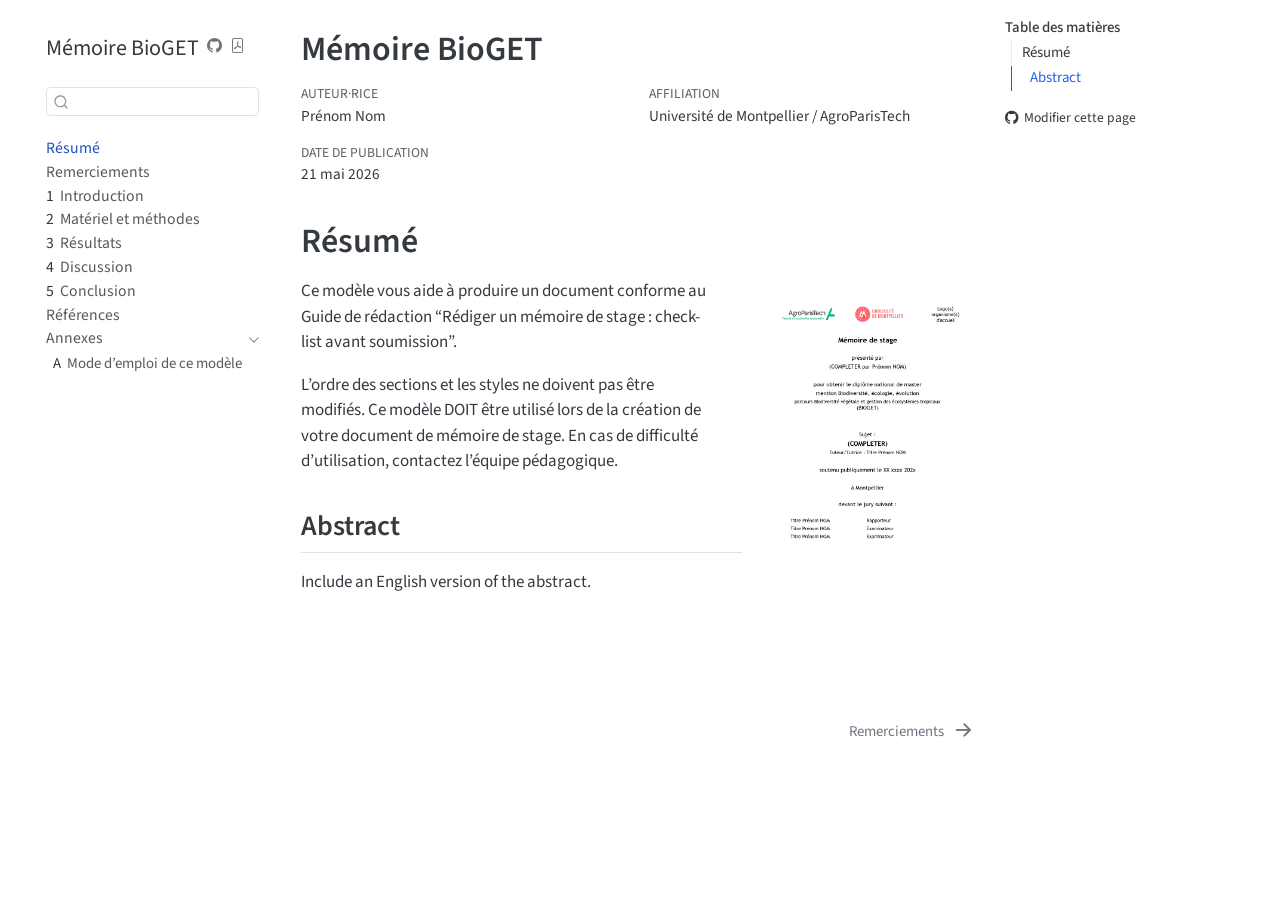
==== index.html @ 7cae6b2a "Built site for gh-pages" ====
<!DOCTYPE html>
<html xmlns="http://www.w3.org/1999/xhtml" lang="fr-FR" xml:lang="fr-FR"><head>

<meta charset="utf-8">
<meta name="generator" content="quarto-1.9.37">

<meta name="viewport" content="width=device-width, initial-scale=1.0, user-scalable=yes">

<meta name="author" content="Prénom Nom">

<title>Mémoire BioGET</title>
<style>
/* Default styles provided by pandoc.
** See https://pandoc.org/MANUAL.html#variables-for-html for config info.
*/
code{white-space: pre-wrap;}
span.smallcaps{font-variant: small-caps;}
div.columns{display: flex; gap: min(4vw, 1.5em);}
div.column{flex: auto; overflow-x: auto;}
div.hanging-indent{margin-left: 1.5em; text-indent: -1.5em;}
ul.task-list{list-style: none;}
ul.task-list li input[type="checkbox"] {
  width: 0.8em;
  margin: 0 0.8em 0.2em -1em; /* quarto-specific, see https://github.com/quarto-dev/quarto-cli/issues/4556 */ 
  vertical-align: middle;
}
</style>


<script src="site_libs/quarto-nav/quarto-nav.js"></script>
<script src="site_libs/quarto-nav/headroom.min.js"></script>
<script src="site_libs/clipboard/clipboard.min.js"></script>
<script src="site_libs/quarto-search/autocomplete.umd.js"></script>
<script src="site_libs/quarto-search/fuse.min.js"></script>
<script src="site_libs/quarto-search/quarto-search.js"></script>
<meta name="quarto:offset" content="./">
<link href="./remerciements.html" rel="next">
<link href="./images/logo_bioget.png" rel="icon" type="image/png">
<script src="site_libs/quarto-html/quarto.js" type="module"></script>
<script src="site_libs/quarto-html/tabsets/tabsets.js" type="module"></script>
<script src="site_libs/quarto-html/popper.min.js"></script>
<script src="site_libs/quarto-html/tippy.umd.min.js"></script>
<script src="site_libs/quarto-html/anchor.min.js"></script>
<link href="site_libs/quarto-html/tippy.css" rel="stylesheet">
<link href="site_libs/quarto-html/quarto-syntax-highlighting-7f8f88aac4f3542376d5c11b86a4c14d.css" rel="stylesheet" id="quarto-text-highlighting-styles">
<script src="site_libs/bootstrap/bootstrap.min.js"></script>
<link href="site_libs/bootstrap/bootstrap-icons.css" rel="stylesheet">
<link href="site_libs/bootstrap/bootstrap-bc882173623584694f59641027a9dc95.min.css" rel="stylesheet" append-hash="true" id="quarto-bootstrap" data-mode="light">
<script id="quarto-search-options" type="application/json">{
  "location": "sidebar",
  "copy-button": false,
  "collapse-after": 3,
  "panel-placement": "start",
  "type": "textbox",
  "limit": 50,
  "keyboard-shortcut": [
    "f",
    "/",
    "s"
  ],
  "show-item-context": false,
  "language": {
    "search-no-results-text": "Pas de résultats",
    "search-matching-documents-text": "documents trouvés",
    "search-copy-link-title": "Copier le lien vers la recherche",
    "search-hide-matches-text": "Cacher les correspondances additionnelles",
    "search-more-match-text": "correspondance de plus dans ce document",
    "search-more-matches-text": "correspondances de plus dans ce document",
    "search-clear-button-title": "Effacer",
    "search-text-placeholder": "",
    "search-detached-cancel-button-title": "Annuler",
    "search-submit-button-title": "Envoyer",
    "search-label": "Recherche"
  }
}</script>


</head>

<body class="nav-sidebar floating quarto-light">

<div id="quarto-search-results"></div>
  <header id="quarto-header" class="headroom fixed-top">
  <nav class="quarto-secondary-nav">
    <div class="container-fluid d-flex">
      <button type="button" class="quarto-btn-toggle btn" data-bs-toggle="collapse" role="button" data-bs-target=".quarto-sidebar-collapse-item" aria-controls="quarto-sidebar" aria-expanded="false" aria-label="Basculer la barre latérale" onclick="if (window.quartoToggleHeadroom) { window.quartoToggleHeadroom(); }">
        <i class="bi bi-layout-text-sidebar-reverse"></i>
      </button>
        <nav class="quarto-page-breadcrumbs" aria-label="breadcrumb"><ol class="breadcrumb"><li class="breadcrumb-item"><a href="./index.html">Résumé</a></li></ol></nav>
        <a class="flex-grow-1" role="navigation" data-bs-toggle="collapse" data-bs-target=".quarto-sidebar-collapse-item" aria-controls="quarto-sidebar" aria-expanded="false" aria-label="Basculer la barre latérale" onclick="if (window.quartoToggleHeadroom) { window.quartoToggleHeadroom(); }">      
        </a>
      <button type="button" class="btn quarto-search-button" aria-label="Recherche" onclick="window.quartoOpenSearch();">
        <i class="bi bi-search"></i>
      </button>
    </div>
  </nav>
</header>
<!-- content -->
<div id="quarto-content" class="quarto-container page-columns page-rows-contents page-layout-article">
<!-- sidebar -->
  <nav id="quarto-sidebar" class="sidebar collapse collapse-horizontal quarto-sidebar-collapse-item sidebar-navigation floating overflow-auto">
    <div class="pt-lg-2 mt-2 text-left sidebar-header">
    <div class="sidebar-title mb-0 py-0">
      <a href="./">Mémoire BioGET</a> 
        <div class="sidebar-tools-main">
    <a href="https://github.com/ericmarcon/Memoire_BioGET/" title="Code source" class="quarto-navigation-tool px-1" aria-label="Code source"><i class="bi bi-github"></i></a>
    <a href="./Mémoire-BioGET.pdf" title="Download PDF" class="quarto-navigation-tool px-1" aria-label="Download PDF"><i class="bi bi-file-pdf"></i></a>
</div>
    </div>
      </div>
        <div class="mt-2 flex-shrink-0 align-items-center">
        <div class="sidebar-search">
        <div id="quarto-search" class="" title="Recherche"></div>
        </div>
        </div>
    <div class="sidebar-menu-container"> 
    <ul class="list-unstyled mt-1">
        <li class="sidebar-item">
  <div class="sidebar-item-container"> 
  <a href="./index.html" class="sidebar-item-text sidebar-link active">
 <span class="menu-text">Résumé</span></a>
  </div>
</li>
        <li class="sidebar-item">
  <div class="sidebar-item-container"> 
  <a href="./remerciements.html" class="sidebar-item-text sidebar-link">
 <span class="menu-text">Remerciements</span></a>
  </div>
</li>
        <li class="sidebar-item">
  <div class="sidebar-item-container"> 
  <a href="./intro.html" class="sidebar-item-text sidebar-link">
 <span class="menu-text"><span class="chapter-number">1</span>&nbsp; <span class="chapter-title">Introduction</span></span></a>
  </div>
</li>
        <li class="sidebar-item">
  <div class="sidebar-item-container"> 
  <a href="./mm.html" class="sidebar-item-text sidebar-link">
 <span class="menu-text"><span class="chapter-number">2</span>&nbsp; <span class="chapter-title">Matériel et méthodes</span></span></a>
  </div>
</li>
        <li class="sidebar-item">
  <div class="sidebar-item-container"> 
  <a href="./resultats.html" class="sidebar-item-text sidebar-link">
 <span class="menu-text"><span class="chapter-number">3</span>&nbsp; <span class="chapter-title">Résultats</span></span></a>
  </div>
</li>
        <li class="sidebar-item">
  <div class="sidebar-item-container"> 
  <a href="./discussion.html" class="sidebar-item-text sidebar-link">
 <span class="menu-text"><span class="chapter-number">4</span>&nbsp; <span class="chapter-title">Discussion</span></span></a>
  </div>
</li>
        <li class="sidebar-item">
  <div class="sidebar-item-container"> 
  <a href="./conclusion.html" class="sidebar-item-text sidebar-link">
 <span class="menu-text"><span class="chapter-number">5</span>&nbsp; <span class="chapter-title">Conclusion</span></span></a>
  </div>
</li>
        <li class="sidebar-item">
  <div class="sidebar-item-container"> 
  <a href="./references.html" class="sidebar-item-text sidebar-link">
 <span class="menu-text">Références</span></a>
  </div>
</li>
        <li class="sidebar-item sidebar-item-section">
      <div class="sidebar-item-container"> 
            <a class="sidebar-item-text sidebar-link text-start" data-bs-toggle="collapse" data-bs-target="#quarto-sidebar-section-1" role="navigation" aria-expanded="true">
 <span class="menu-text">Annexes</span></a>
          <a class="sidebar-item-toggle text-start" data-bs-toggle="collapse" data-bs-target="#quarto-sidebar-section-1" role="navigation" aria-expanded="true" aria-label="Basculer la section">
            <i class="bi bi-chevron-right ms-2"></i>
          </a> 
      </div>
      <ul id="quarto-sidebar-section-1" class="collapse list-unstyled sidebar-section depth1 show">  
          <li class="sidebar-item">
  <div class="sidebar-item-container"> 
  <a href="./annexe1.html" class="sidebar-item-text sidebar-link">
 <span class="menu-text"><span class="chapter-number">A</span>&nbsp; <span class="chapter-title">Mode d’emploi de ce modèle</span></span></a>
  </div>
</li>
      </ul>
  </li>
    </ul>
    </div>
</nav>
<div id="quarto-sidebar-glass" class="quarto-sidebar-collapse-item" data-bs-toggle="collapse" data-bs-target=".quarto-sidebar-collapse-item"></div>
<!-- margin-sidebar -->
    <div id="quarto-margin-sidebar" class="sidebar margin-sidebar">
        <nav id="TOC" role="doc-toc" class="toc-active">
    <h2 id="toc-title">Table des matières</h2>
   
  <ul>
  <li><a href="#résumé" id="toc-résumé" class="nav-link active" data-scroll-target="#résumé">Résumé</a>
  <ul class="collapse">
  <li><a href="#abstract" id="toc-abstract" class="nav-link" data-scroll-target="#abstract">Abstract</a></li>
  </ul></li>
  </ul>
<div class="toc-actions"><ul><li><a href="https://github.com/ericmarcon/Memoire_BioGET/edit/main/index.qmd" class="toc-action"><i class="bi bi-github"></i>Modifier cette page</a></li></ul></div></nav>
    </div>
<!-- main -->
<main class="content" id="quarto-document-content">

<header id="title-block-header" class="quarto-title-block default">
<div class="quarto-title">
<h1 class="title">Mémoire BioGET</h1>
</div>


<div class="quarto-title-meta-author">
  <div class="quarto-title-meta-heading">Auteur·rice</div>
  <div class="quarto-title-meta-heading">Affiliation</div>
  
    <div class="quarto-title-meta-contents">
    <p class="author">Prénom Nom </p>
  </div>
  <div class="quarto-title-meta-contents">
        <p class="affiliation">
            Université de Montpellier / AgroParisTech
          </p>
      </div>
  </div>

<div class="quarto-title-meta">

      
    <div>
    <div class="quarto-title-meta-heading">Date de publication</div>
    <div class="quarto-title-meta-contents">
      <p class="date">21 mai 2026</p>
    </div>
  </div>
  
    
  </div>
  


</header>



<section id="résumé" class="level1 unnumbered">
<h1 class="unnumbered">Résumé</h1><p><img src="couverture/couverture.png" title="Mémoire BioGET" class="quarto-cover-image nolightbox img-fluid" alt="Mémoire de stage, master BioGET "></p>
<p>Ce modèle vous aide à produire un document conforme au Guide de rédaction “Rédiger un mémoire de stage&nbsp;: check-list avant soumission”.</p>
<p>L’ordre des sections et les styles ne doivent pas être modifiés. Ce modèle DOIT être utilisé lors de la création de votre document de mémoire de stage. En cas de difficulté d’utilisation, contactez l’équipe pédagogique.</p>
<section id="abstract" class="level2 unnumbered" lang="en-GB">
<h2 class="unnumbered anchored" data-anchor-id="abstract">Abstract</h2>
<p>Include an English version of the abstract.</p>
</section>


</section>

</main> <!-- /main -->
<script id="quarto-html-after-body" type="application/javascript">
  window.document.addEventListener("DOMContentLoaded", function (event) {
    const icon = "";
    const anchorJS = new window.AnchorJS();
    anchorJS.options = {
      placement: 'right',
      icon: icon
    };
    anchorJS.add('.anchored');
    const isCodeAnnotation = (el) => {
      for (const clz of el.classList) {
        if (clz.startsWith('code-annotation-')) {                     
          return true;
        }
      }
      return false;
    }
    const onCopySuccess = function(e) {
      // button target
      const button = e.trigger;
      // don't keep focus
      button.blur();
      // flash "checked"
      button.classList.add('code-copy-button-checked');
      var currentTitle = button.getAttribute("title");
      button.setAttribute("title", "Copié");
      let tooltip;
      if (window.bootstrap) {
        button.setAttribute("data-bs-toggle", "tooltip");
        button.setAttribute("data-bs-placement", "left");
        button.setAttribute("data-bs-title", "Copié");
        tooltip = new bootstrap.Tooltip(button, 
          { trigger: "manual", 
            customClass: "code-copy-button-tooltip",
            offset: [0, -8]});
        tooltip.show();    
      }
      setTimeout(function() {
        if (tooltip) {
          tooltip.hide();
          button.removeAttribute("data-bs-title");
          button.removeAttribute("data-bs-toggle");
          button.removeAttribute("data-bs-placement");
        }
        button.setAttribute("title", currentTitle);
        button.classList.remove('code-copy-button-checked');
      }, 1000);
      // clear code selection
      e.clearSelection();
    }
    const getTextToCopy = function(trigger) {
      const outerScaffold = trigger.parentElement.cloneNode(true);
      const codeEl = outerScaffold.querySelector('code');
      for (const childEl of codeEl.children) {
        if (isCodeAnnotation(childEl)) {
          childEl.remove();
        }
      }
      return codeEl.innerText;
    }
    const clipboard = new window.ClipboardJS('.code-copy-button:not([data-in-quarto-modal])', {
      text: getTextToCopy
    });
    clipboard.on('success', onCopySuccess);
    if (window.document.getElementById('quarto-embedded-source-code-modal')) {
      const clipboardModal = new window.ClipboardJS('.code-copy-button[data-in-quarto-modal]', {
        text: getTextToCopy,
        container: window.document.getElementById('quarto-embedded-source-code-modal')
      });
      clipboardModal.on('success', onCopySuccess);
    }
      var localhostRegex = new RegExp(/^(?:http|https):\/\/localhost\:?[0-9]*\//);
      var mailtoRegex = new RegExp(/^mailto:/);
        var filterRegex = new RegExp("https:\/\/ericmarcon\.github\.io\/Memoire_BioGET\/");
      var isInternal = (href) => {
          return filterRegex.test(href) || localhostRegex.test(href) || mailtoRegex.test(href);
      }
      // Inspect non-navigation links and adorn them if external
     var links = window.document.querySelectorAll('a[href]:not(.nav-link):not(.navbar-brand):not(.toc-action):not(.sidebar-link):not(.sidebar-item-toggle):not(.pagination-link):not(.no-external):not([aria-hidden]):not(.dropdown-item):not(.quarto-navigation-tool):not(.about-link)');
      for (var i=0; i<links.length; i++) {
        const link = links[i];
        if (!isInternal(link.href)) {
          // undo the damage that might have been done by quarto-nav.js in the case of
          // links that we want to consider external
          if (link.dataset.originalHref !== undefined) {
            link.href = link.dataset.originalHref;
          }
        }
      }
    function tippyHover(el, contentFn, onTriggerFn, onUntriggerFn) {
      const config = {
        allowHTML: true,
        maxWidth: 500,
        delay: 100,
        arrow: false,
        appendTo: function(el) {
            return el.parentElement;
        },
        interactive: true,
        interactiveBorder: 10,
        theme: 'quarto',
        placement: 'bottom-start',
      };
      if (contentFn) {
        config.content = contentFn;
      }
      if (onTriggerFn) {
        config.onTrigger = onTriggerFn;
      }
      if (onUntriggerFn) {
        config.onUntrigger = onUntriggerFn;
      }
      window.tippy(el, config); 
    }
    const noterefs = window.document.querySelectorAll('a[role="doc-noteref"]');
    for (var i=0; i<noterefs.length; i++) {
      const ref = noterefs[i];
      tippyHover(ref, function() {
        // use id or data attribute instead here
        let href = ref.getAttribute('data-footnote-href') || ref.getAttribute('href');
        try { href = new URL(href).hash; } catch {}
        const id = href.replace(/^#\/?/, "");
        const note = window.document.getElementById(id);
        if (note) {
          return note.innerHTML;
        } else {
          return "";
        }
      });
    }
    const xrefs = window.document.querySelectorAll('a.quarto-xref');
    const processXRef = (id, note) => {
      // Strip column container classes
      const stripColumnClz = (el) => {
        el.classList.remove("page-full", "page-columns");
        if (el.children) {
          for (const child of el.children) {
            stripColumnClz(child);
          }
        }
      }
      stripColumnClz(note)
      if (id === null || id.startsWith('sec-')) {
        // Special case sections, only their first couple elements
        const container = document.createElement("div");
        if (note.children && note.children.length > 2) {
          container.appendChild(note.children[0].cloneNode(true));
          for (let i = 1; i < note.children.length; i++) {
            const child = note.children[i];
            if (child.tagName === "P" && child.innerText === "") {
              continue;
            } else {
              container.appendChild(child.cloneNode(true));
              break;
            }
          }
          if (window.Quarto?.typesetMath) {
            window.Quarto.typesetMath(container);
          }
          return container.innerHTML
        } else {
          if (window.Quarto?.typesetMath) {
            window.Quarto.typesetMath(note);
          }
          return note.innerHTML;
        }
      } else {
        // Remove any anchor links if they are present
        const anchorLink = note.querySelector('a.anchorjs-link');
        if (anchorLink) {
          anchorLink.remove();
        }
        if (window.Quarto?.typesetMath) {
          window.Quarto.typesetMath(note);
        }
        if (note.classList.contains("callout")) {
          return note.outerHTML;
        } else {
          return note.innerHTML;
        }
      }
    }
    for (var i=0; i<xrefs.length; i++) {
      const xref = xrefs[i];
      tippyHover(xref, undefined, function(instance) {
        instance.disable();
        let url = xref.getAttribute('href');
        let hash = undefined; 
        if (url.startsWith('#')) {
          hash = url;
        } else {
          try { hash = new URL(url).hash; } catch {}
        }
        if (hash) {
          const id = hash.replace(/^#\/?/, "");
          const note = window.document.getElementById(id);
          if (note !== null) {
            try {
              const html = processXRef(id, note.cloneNode(true));
              instance.setContent(html);
            } finally {
              instance.enable();
              instance.show();
            }
          } else {
            // See if we can fetch this
            fetch(url.split('#')[0])
            .then(res => res.text())
            .then(html => {
              const parser = new DOMParser();
              const htmlDoc = parser.parseFromString(html, "text/html");
              const note = htmlDoc.getElementById(id);
              if (note !== null) {
                const html = processXRef(id, note);
                instance.setContent(html);
              } 
            }).finally(() => {
              instance.enable();
              instance.show();
            });
          }
        } else {
          // See if we can fetch a full url (with no hash to target)
          // This is a special case and we should probably do some content thinning / targeting
          fetch(url)
          .then(res => res.text())
          .then(html => {
            const parser = new DOMParser();
            const htmlDoc = parser.parseFromString(html, "text/html");
            const note = htmlDoc.querySelector('main.content');
            if (note !== null) {
              // This should only happen for chapter cross references
              // (since there is no id in the URL)
              // remove the first header
              if (note.children.length > 0 && note.children[0].tagName === "HEADER") {
                note.children[0].remove();
              }
              const html = processXRef(null, note);
              instance.setContent(html);
            } 
          }).finally(() => {
            instance.enable();
            instance.show();
          });
        }
      }, function(instance) {
      });
    }
        let selectedAnnoteEl;
        const selectorForAnnotation = ( cell, annotation) => {
          let cellAttr = 'data-code-cell="' + cell + '"';
          let lineAttr = 'data-code-annotation="' +  annotation + '"';
          const selector = 'span[' + cellAttr + '][' + lineAttr + ']';
          return selector;
        }
        const selectCodeLines = (annoteEl) => {
          const doc = window.document;
          const targetCell = annoteEl.getAttribute("data-target-cell");
          const targetAnnotation = annoteEl.getAttribute("data-target-annotation");
          const annoteSpan = window.document.querySelector(selectorForAnnotation(targetCell, targetAnnotation));
          const lines = annoteSpan.getAttribute("data-code-lines").split(",");
          const lineIds = lines.map((line) => {
            return targetCell + "-" + line;
          })
          let top = null;
          let height = null;
          let parent = null;
          if (lineIds.length > 0) {
              //compute the position of the single el (top and bottom and make a div)
              const el = window.document.getElementById(lineIds[0]);
              top = el.offsetTop;
              height = el.offsetHeight;
              parent = el.parentElement.parentElement;
            if (lineIds.length > 1) {
              const lastEl = window.document.getElementById(lineIds[lineIds.length - 1]);
              const bottom = lastEl.offsetTop + lastEl.offsetHeight;
              height = bottom - top;
            }
            if (top !== null && height !== null && parent !== null) {
              // cook up a div (if necessary) and position it 
              let div = window.document.getElementById("code-annotation-line-highlight");
              if (div === null) {
                div = window.document.createElement("div");
                div.setAttribute("id", "code-annotation-line-highlight");
                div.style.position = 'absolute';
                parent.appendChild(div);
              }
              div.style.top = top - 2 + "px";
              div.style.height = height + 4 + "px";
              div.style.left = 0;
              let gutterDiv = window.document.getElementById("code-annotation-line-highlight-gutter");
              if (gutterDiv === null) {
                gutterDiv = window.document.createElement("div");
                gutterDiv.setAttribute("id", "code-annotation-line-highlight-gutter");
                gutterDiv.style.position = 'absolute';
                const codeCell = window.document.getElementById(targetCell);
                const gutter = codeCell.querySelector('.code-annotation-gutter');
                gutter.appendChild(gutterDiv);
              }
              gutterDiv.style.top = top - 2 + "px";
              gutterDiv.style.height = height + 4 + "px";
            }
            selectedAnnoteEl = annoteEl;
          }
        };
        const unselectCodeLines = () => {
          const elementsIds = ["code-annotation-line-highlight", "code-annotation-line-highlight-gutter"];
          elementsIds.forEach((elId) => {
            const div = window.document.getElementById(elId);
            if (div) {
              div.remove();
            }
          });
          selectedAnnoteEl = undefined;
        };
          // Handle positioning of the toggle
      window.addEventListener(
        "resize",
        throttle(() => {
          elRect = undefined;
          if (selectedAnnoteEl) {
            selectCodeLines(selectedAnnoteEl);
          }
        }, 10)
      );
      function throttle(fn, ms) {
      let throttle = false;
      let timer;
        return (...args) => {
          if(!throttle) { // first call gets through
              fn.apply(this, args);
              throttle = true;
          } else { // all the others get throttled
              if(timer) clearTimeout(timer); // cancel #2
              timer = setTimeout(() => {
                fn.apply(this, args);
                timer = throttle = false;
              }, ms);
          }
        };
      }
        // Attach click handler to the DT
        const annoteDls = window.document.querySelectorAll('dt[data-target-cell]');
        for (const annoteDlNode of annoteDls) {
          annoteDlNode.addEventListener('click', (event) => {
            const clickedEl = event.target;
            if (clickedEl !== selectedAnnoteEl) {
              unselectCodeLines();
              const activeEl = window.document.querySelector('dt[data-target-cell].code-annotation-active');
              if (activeEl) {
                activeEl.classList.remove('code-annotation-active');
              }
              selectCodeLines(clickedEl);
              clickedEl.classList.add('code-annotation-active');
            } else {
              // Unselect the line
              unselectCodeLines();
              clickedEl.classList.remove('code-annotation-active');
            }
          });
        }
    const findCites = (el) => {
      const parentEl = el.parentElement;
      if (parentEl) {
        const cites = parentEl.dataset.cites;
        if (cites) {
          return {
            el,
            cites: cites.split(' ')
          };
        } else {
          return findCites(el.parentElement)
        }
      } else {
        return undefined;
      }
    };
    var bibliorefs = window.document.querySelectorAll('a[role="doc-biblioref"]');
    for (var i=0; i<bibliorefs.length; i++) {
      const ref = bibliorefs[i];
      const citeInfo = findCites(ref);
      if (citeInfo) {
        tippyHover(citeInfo.el, function() {
          var popup = window.document.createElement('div');
          citeInfo.cites.forEach(function(cite) {
            var citeDiv = window.document.createElement('div');
            citeDiv.classList.add('hanging-indent');
            citeDiv.classList.add('csl-entry');
            var biblioDiv = window.document.getElementById('ref-' + cite);
            if (biblioDiv) {
              citeDiv.innerHTML = biblioDiv.innerHTML;
            }
            popup.appendChild(citeDiv);
          });
          return popup.innerHTML;
        });
      }
    }
  });
  </script>
<nav class="page-navigation">
  <div class="nav-page nav-page-previous">
  </div>
  <div class="nav-page nav-page-next">
      <a href="./remerciements.html" class="pagination-link" aria-label="Remerciements">
        <span class="nav-page-text">Remerciements</span> <i class="bi bi-arrow-right-short"></i>
      </a>
  </div>
</nav>
</div> <!-- /content -->




<footer class="footer"><div class="nav-footer"><div class="nav-footer-center"><div class="toc-actions d-sm-block d-md-none"><ul><li><a href="https://github.com/ericmarcon/Memoire_BioGET/edit/main/index.qmd" class="toc-action"><i class="bi bi-github"></i>Modifier cette page</a></li></ul></div></div></div></footer></body></html>
---- site_libs/quarto-html/tippy.css ----
.tippy-box[data-animation=fade][data-state=hidden]{opacity:0}[data-tippy-root]{max-width:calc(100vw - 10px)}.tippy-box{position:relative;background-color:#333;color:#fff;border-radius:4px;font-size:14px;line-height:1.4;white-space:normal;outline:0;transition-property:transform,visibility,opacity}.tippy-box[data-placement^=top]>.tippy-arrow{bottom:0}.tippy-box[data-placement^=top]>.tippy-arrow:before{bottom:-7px;left:0;border-width:8px 8px 0;border-top-color:initial;transform-origin:center top}.tippy-box[data-placement^=bottom]>.tippy-arrow{top:0}.tippy-box[data-placement^=bottom]>.tippy-arrow:before{top:-7px;left:0;border-width:0 8px 8px;border-bottom-color:initial;transform-origin:center bottom}.tippy-box[data-placement^=left]>.tippy-arrow{right:0}.tippy-box[data-placement^=left]>.tippy-arrow:before{border-width:8px 0 8px 8px;border-left-color:initial;right:-7px;transform-origin:center left}.tippy-box[data-placement^=right]>.tippy-arrow{left:0}.tippy-box[data-placement^=right]>.tippy-arrow:before{left:-7px;border-width:8px 8px 8px 0;border-right-color:initial;transform-origin:center right}.tippy-box[data-inertia][data-state=visible]{transition-timing-function:cubic-bezier(.54,1.5,.38,1.11)}.tippy-arrow{width:16px;height:16px;color:#333}.tippy-arrow:before{content:"";position:absolute;border-color:transparent;border-style:solid}.tippy-content{position:relative;padding:5px 9px;z-index:1}
---- site_libs/quarto-html/quarto-syntax-highlighting-7f8f88aac4f3542376d5c11b86a4c14d.css ----
/* quarto syntax highlight colors */
:root {
  --quarto-hl-ot-color: #003B4F;
  --quarto-hl-at-color: #657422;
  --quarto-hl-ss-color: #20794D;
  --quarto-hl-an-color: #5E5E5E;
  --quarto-hl-fu-color: #4758AB;
  --quarto-hl-st-color: #20794D;
  --quarto-hl-cf-color: #003B4F;
  --quarto-hl-op-color: #5E5E5E;
  --quarto-hl-er-color: #AD0000;
  --quarto-hl-bn-color: #AD0000;
  --quarto-hl-al-color: #AD0000;
  --quarto-hl-va-color: #111111;
  --quarto-hl-bu-color: inherit;
  --quarto-hl-ex-color: inherit;
  --quarto-hl-pp-color: #AD0000;
  --quarto-hl-in-color: #5E5E5E;
  --quarto-hl-vs-color: #20794D;
  --quarto-hl-wa-color: #5E5E5E;
  --quarto-hl-do-color: #5E5E5E;
  --quarto-hl-im-color: #00769E;
  --quarto-hl-ch-color: #20794D;
  --quarto-hl-dt-color: #AD0000;
  --quarto-hl-fl-color: #AD0000;
  --quarto-hl-co-color: #5E5E5E;
  --quarto-hl-cv-color: #5E5E5E;
  --quarto-hl-cn-color: #8f5902;
  --quarto-hl-sc-color: #5E5E5E;
  --quarto-hl-dv-color: #AD0000;
  --quarto-hl-kw-color: #003B4F;
}

/* other quarto variables */
:root {
  --quarto-font-monospace: SFMono-Regular, Menlo, Monaco, Consolas, "Liberation Mono", "Courier New", monospace;
}

/* syntax highlight based on Pandoc's rules */
pre > code.sourceCode > span {
  color: #003B4F;
}

code.sourceCode > span {
  color: #003B4F;
}

div.sourceCode,
div.sourceCode pre.sourceCode {
  color: #003B4F;
}

/* Normal */
code span {
  color: #003B4F;
}

/* Alert */
code span.al {
  color: #AD0000;
  font-style: inherit;
}

/* Annotation */
code span.an {
  color: #5E5E5E;
  font-style: inherit;
}

/* Attribute */
code span.at {
  color: #657422;
  font-style: inherit;
}

/* BaseN */
code span.bn {
  color: #AD0000;
  font-style: inherit;
}

/* BuiltIn */
code span.bu {
  font-style: inherit;
}

/* ControlFlow */
code span.cf {
  color: #003B4F;
  font-weight: bold;
  font-style: inherit;
}

/* Char */
code span.ch {
  color: #20794D;
  font-style: inherit;
}

/* Constant */
code span.cn {
  color: #8f5902;
  font-style: inherit;
}

/* Comment */
code span.co {
  color: #5E5E5E;
  font-style: inherit;
}

/* CommentVar */
code span.cv {
  color: #5E5E5E;
  font-style: italic;
}

/* Documentation */
code span.do {
  color: #5E5E5E;
  font-style: italic;
}

/* DataType */
code span.dt {
  color: #AD0000;
  font-style: inherit;
}

/* DecVal */
code span.dv {
  color: #AD0000;
  font-style: inherit;
}

/* Error */
code span.er {
  color: #AD0000;
  font-style: inherit;
}

/* Extension */
code span.ex {
  font-style: inherit;
}

/* Float */
code span.fl {
  color: #AD0000;
  font-style: inherit;
}

/* Function */
code span.fu {
  color: #4758AB;
  font-style: inherit;
}

/* Import */
code span.im {
  color: #00769E;
  font-style: inherit;
}

/* Information */
code span.in {
  color: #5E5E5E;
  font-style: inherit;
}

/* Keyword */
code span.kw {
  color: #003B4F;
  font-weight: bold;
  font-style: inherit;
}

/* Operator */
code span.op {
  color: #5E5E5E;
  font-style: inherit;
}

/* Other */
code span.ot {
  color: #003B4F;
  font-style: inherit;
}

/* Preprocessor */
code span.pp {
  color: #AD0000;
  font-style: inherit;
}

/* SpecialChar */
code span.sc {
  color: #5E5E5E;
  font-style: inherit;
}

/* SpecialString */
code span.ss {
  color: #20794D;
  font-style: inherit;
}

/* String */
code span.st {
  color: #20794D;
  font-style: inherit;
}

/* Variable */
code span.va {
  color: #111111;
  font-style: inherit;
}

/* VerbatimString */
code span.vs {
  color: #20794D;
  font-style: inherit;
}

/* Warning */
code span.wa {
  color: #5E5E5E;
  font-style: italic;
}

.prevent-inlining {
  content: "</";
}

/*# sourceMappingURL=789ad8cd35626ba772517505b42a116e.css.map */
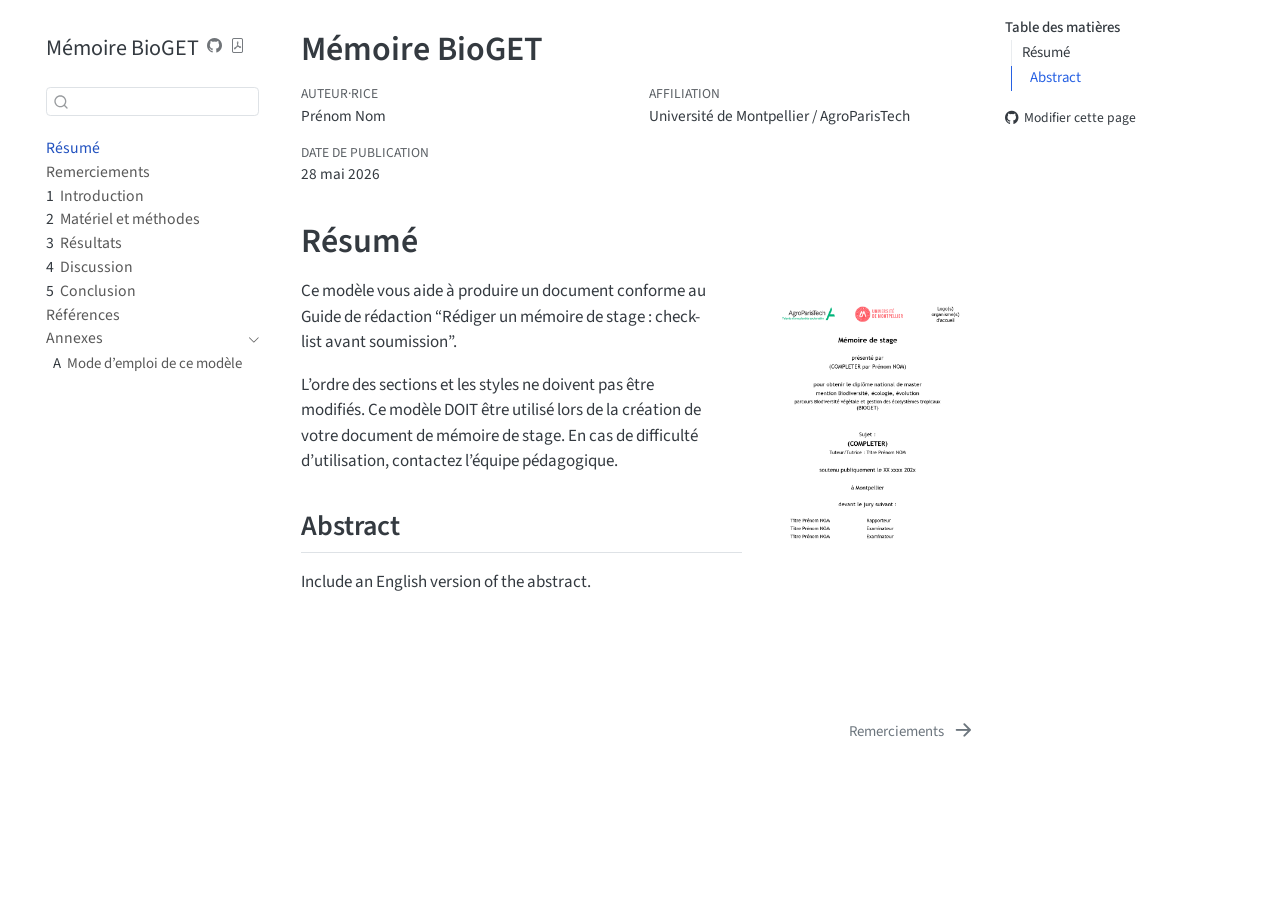
==== commit 55a1a1b2: "Built site for gh-pages" ====
--- a/index.html
+++ b/index.html
@@ -2,7 +2,7 @@
 <html xmlns="http://www.w3.org/1999/xhtml" lang="fr-FR" xml:lang="fr-FR"><head>
 
 <meta charset="utf-8">
-<meta name="generator" content="quarto-1.9.37">
+<meta name="generator" content="quarto-1.9.38">
 
 <meta name="viewport" content="width=device-width, initial-scale=1.0, user-scalable=yes">
 
@@ -42,7 +42,7 @@
 <script src="site_libs/quarto-html/tippy.umd.min.js"></script>
 <script src="site_libs/quarto-html/anchor.min.js"></script>
 <link href="site_libs/quarto-html/tippy.css" rel="stylesheet">
-<link href="site_libs/quarto-html/quarto-syntax-highlighting-7f8f88aac4f3542376d5c11b86a4c14d.css" rel="stylesheet" id="quarto-text-highlighting-styles">
+<link href="site_libs/quarto-html/quarto-syntax-highlighting-15634bcf2e68342d4ad2dfa704d543f6.css" rel="stylesheet" id="quarto-text-highlighting-styles">
 <script src="site_libs/bootstrap/bootstrap.min.js"></script>
 <link href="site_libs/bootstrap/bootstrap-icons.css" rel="stylesheet">
 <link href="site_libs/bootstrap/bootstrap-bc882173623584694f59641027a9dc95.min.css" rel="stylesheet" append-hash="true" id="quarto-bootstrap" data-mode="light">
@@ -226,7 +226,7 @@
     <div>
     <div class="quarto-title-meta-heading">Date de publication</div>
     <div class="quarto-title-meta-contents">
-      <p class="date">21 mai 2026</p>
+      <p class="date">28 mai 2026</p>
     </div>
   </div>
   
--- a/site_libs/quarto-html/quarto-syntax-highlighting-15634bcf2e68342d4ad2dfa704d543f6.css
+++ b/site_libs/quarto-html/quarto-syntax-highlighting-15634bcf2e68342d4ad2dfa704d543f6.css
@@ -0,0 +1,236 @@
+/* quarto syntax highlight colors */
+:root {
+  --quarto-hl-ot-color: #003B4F;
+  --quarto-hl-at-color: #657422;
+  --quarto-hl-ss-color: #20794D;
+  --quarto-hl-an-color: #5E5E5E;
+  --quarto-hl-fu-color: #4758AB;
+  --quarto-hl-st-color: #20794D;
+  --quarto-hl-cf-color: #003B4F;
+  --quarto-hl-op-color: #5E5E5E;
+  --quarto-hl-er-color: #AD0000;
+  --quarto-hl-bn-color: #AD0000;
+  --quarto-hl-al-color: #AD0000;
+  --quarto-hl-va-color: #111111;
+  --quarto-hl-bu-color: inherit;
+  --quarto-hl-ex-color: inherit;
+  --quarto-hl-pp-color: #AD0000;
+  --quarto-hl-in-color: #5E5E5E;
+  --quarto-hl-vs-color: #20794D;
+  --quarto-hl-wa-color: #5E5E5E;
+  --quarto-hl-do-color: #5E5E5E;
+  --quarto-hl-im-color: #00769E;
+  --quarto-hl-ch-color: #20794D;
+  --quarto-hl-dt-color: #AD0000;
+  --quarto-hl-fl-color: #AD0000;
+  --quarto-hl-co-color: #5E5E5E;
+  --quarto-hl-cv-color: #5E5E5E;
+  --quarto-hl-cn-color: #8f5902;
+  --quarto-hl-sc-color: #5E5E5E;
+  --quarto-hl-dv-color: #AD0000;
+  --quarto-hl-kw-color: #003B4F;
+}
+
+/* other quarto variables */
+:root {
+  --quarto-font-monospace: SFMono-Regular, Menlo, Monaco, Consolas, "Liberation Mono", "Courier New", monospace;
+}
+
+/* syntax highlight based on Pandoc's rules */
+pre > code.sourceCode > span {
+  color: #003B4F;
+}
+
+code.sourceCode > span {
+  color: #003B4F;
+}
+
+div.sourceCode,
+div.sourceCode pre.sourceCode {
+  color: #003B4F;
+}
+
+/* Normal */
+code span {
+  color: #003B4F;
+}
+
+/* Alert */
+code span.al {
+  color: #AD0000;
+  font-style: inherit;
+}
+
+/* Annotation */
+code span.an {
+  color: #5E5E5E;
+  font-style: inherit;
+}
+
+/* Attribute */
+code span.at {
+  color: #657422;
+  font-style: inherit;
+}
+
+/* BaseN */
+code span.bn {
+  color: #AD0000;
+  font-style: inherit;
+}
+
+/* BuiltIn */
+code span.bu {
+  font-style: inherit;
+}
+
+/* ControlFlow */
+code span.cf {
+  color: #003B4F;
+  font-weight: bold;
+  font-style: inherit;
+}
+
+/* Char */
+code span.ch {
+  color: #20794D;
+  font-style: inherit;
+}
+
+/* Constant */
+code span.cn {
+  color: #8f5902;
+  font-style: inherit;
+}
+
+/* Comment */
+code span.co {
+  color: #5E5E5E;
+  font-style: inherit;
+}
+
+/* CommentVar */
+code span.cv {
+  color: #5E5E5E;
+  font-style: italic;
+}
+
+/* Documentation */
+code span.do {
+  color: #5E5E5E;
+  font-style: italic;
+}
+
+/* DataType */
+code span.dt {
+  color: #AD0000;
+  font-style: inherit;
+}
+
+/* DecVal */
+code span.dv {
+  color: #AD0000;
+  font-style: inherit;
+}
+
+/* Error */
+code span.er {
+  color: #AD0000;
+  font-style: inherit;
+}
+
+/* Extension */
+code span.ex {
+  font-style: inherit;
+}
+
+/* Float */
+code span.fl {
+  color: #AD0000;
+  font-style: inherit;
+}
+
+/* Function */
+code span.fu {
+  color: #4758AB;
+  font-style: inherit;
+}
+
+/* Import */
+code span.im {
+  color: #00769E;
+  font-style: inherit;
+}
+
+/* Information */
+code span.in {
+  color: #5E5E5E;
+  font-style: inherit;
+}
+
+/* Keyword */
+code span.kw {
+  color: #003B4F;
+  font-weight: bold;
+  font-style: inherit;
+}
+
+/* Operator */
+code span.op {
+  color: #5E5E5E;
+  font-style: inherit;
+}
+
+/* Other */
+code span.ot {
+  color: #003B4F;
+  font-style: inherit;
+}
+
+/* Preprocessor */
+code span.pp {
+  color: #AD0000;
+  font-style: inherit;
+}
+
+/* SpecialChar */
+code span.sc {
+  color: #5E5E5E;
+  font-style: inherit;
+}
+
+/* SpecialString */
+code span.ss {
+  color: #20794D;
+  font-style: inherit;
+}
+
+/* String */
+code span.st {
+  color: #20794D;
+  font-style: inherit;
+}
+
+/* Variable */
+code span.va {
+  color: #111111;
+  font-style: inherit;
+}
+
+/* VerbatimString */
+code span.vs {
+  color: #20794D;
+  font-style: inherit;
+}
+
+/* Warning */
+code span.wa {
+  color: #5E5E5E;
+  font-style: italic;
+}
+
+.prevent-inlining {
+  content: "</";
+}
+
+/*# sourceMappingURL=f23921c56f73e400b49028c9186a1aa0.css.map */
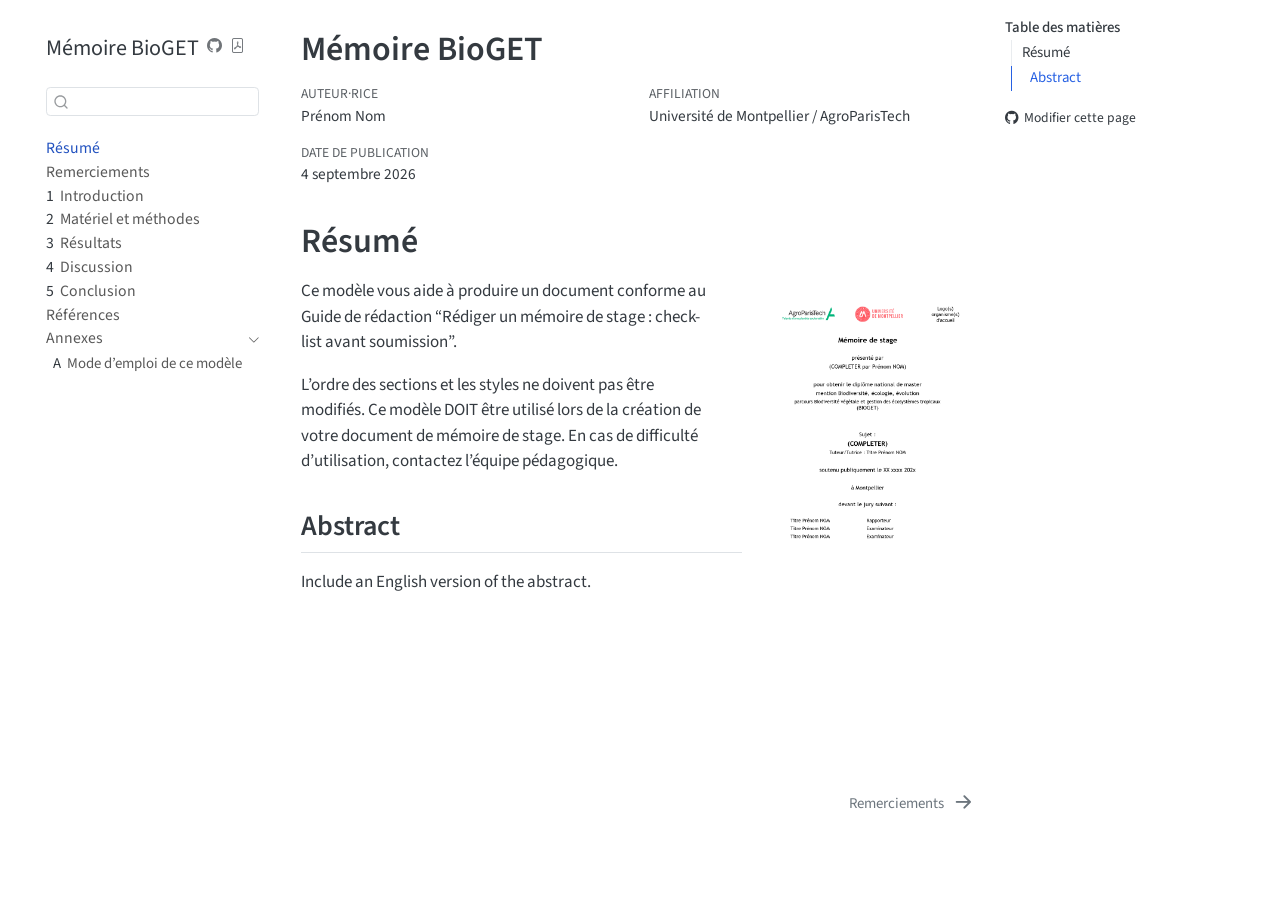
==== commit d86c07f2: "Built site for gh-pages" ====
--- a/index.html
+++ b/index.html
@@ -2,7 +2,7 @@
 <html xmlns="http://www.w3.org/1999/xhtml" lang="fr-FR" xml:lang="fr-FR"><head>
 
 <meta charset="utf-8">
-<meta name="generator" content="quarto-1.9.38">
+<meta name="generator" content="quarto-1.10.18">
 
 <meta name="viewport" content="width=device-width, initial-scale=1.0, user-scalable=yes">
 
@@ -13,10 +13,13 @@
 /* Default styles provided by pandoc.
 ** See https://pandoc.org/MANUAL.html#variables-for-html for config info.
 */
-code{white-space: pre-wrap;}
 span.smallcaps{font-variant: small-caps;}
-div.columns{display: flex; gap: min(4vw, 1.5em);}
-div.column{flex: auto; overflow-x: auto;}
+div.columns{display: flex; gap: 1.5em;}
+div.column{flex: auto;}
+@media screen {
+div.columns{gap: min(4vw, 1.5em);}
+div.column{overflow-x: auto;}
+}
 div.hanging-indent{margin-left: 1.5em; text-indent: -1.5em;}
 ul.task-list{list-style: none;}
 ul.task-list li input[type="checkbox"] {
@@ -42,10 +45,10 @@
 <script src="site_libs/quarto-html/tippy.umd.min.js"></script>
 <script src="site_libs/quarto-html/anchor.min.js"></script>
 <link href="site_libs/quarto-html/tippy.css" rel="stylesheet">
-<link href="site_libs/quarto-html/quarto-syntax-highlighting-15634bcf2e68342d4ad2dfa704d543f6.css" rel="stylesheet" id="quarto-text-highlighting-styles">
+<link href="site_libs/quarto-html/quarto-syntax-highlighting-64a204ab8560d761af7679ceaba22944.css" rel="stylesheet" id="quarto-text-highlighting-styles">
 <script src="site_libs/bootstrap/bootstrap.min.js"></script>
 <link href="site_libs/bootstrap/bootstrap-icons.css" rel="stylesheet">
-<link href="site_libs/bootstrap/bootstrap-bc882173623584694f59641027a9dc95.min.css" rel="stylesheet" append-hash="true" id="quarto-bootstrap" data-mode="light">
+<link href="site_libs/bootstrap/bootstrap-43fbc1285ddf72f7b83db9cd61560a42.min.css" rel="stylesheet" append-hash="true" id="quarto-bootstrap" data-mode="light">
 <script id="quarto-search-options" type="application/json">{
   "location": "sidebar",
   "copy-button": false,
@@ -226,7 +229,7 @@
     <div>
     <div class="quarto-title-meta-heading">Date de publication</div>
     <div class="quarto-title-meta-contents">
-      <p class="date">28 mai 2026</p>
+      <p class="date">4 septembre 2026</p>
     </div>
   </div>
   
--- a/site_libs/quarto-html/quarto-syntax-highlighting-64a204ab8560d761af7679ceaba22944.css
+++ b/site_libs/quarto-html/quarto-syntax-highlighting-64a204ab8560d761af7679ceaba22944.css
@@ -0,0 +1,236 @@
+/* quarto syntax highlight colors */
+:root {
+  --quarto-hl-ot-color: #003B4F;
+  --quarto-hl-at-color: #657422;
+  --quarto-hl-ss-color: #20794D;
+  --quarto-hl-an-color: #5E5E5E;
+  --quarto-hl-fu-color: #4758AB;
+  --quarto-hl-st-color: #20794D;
+  --quarto-hl-cf-color: #003B4F;
+  --quarto-hl-op-color: #5E5E5E;
+  --quarto-hl-er-color: #AD0000;
+  --quarto-hl-bn-color: #AD0000;
+  --quarto-hl-al-color: #AD0000;
+  --quarto-hl-va-color: #111111;
+  --quarto-hl-bu-color: inherit;
+  --quarto-hl-ex-color: inherit;
+  --quarto-hl-pp-color: #AD0000;
+  --quarto-hl-in-color: #5E5E5E;
+  --quarto-hl-vs-color: #20794D;
+  --quarto-hl-wa-color: #5E5E5E;
+  --quarto-hl-do-color: #5E5E5E;
+  --quarto-hl-im-color: #00769E;
+  --quarto-hl-ch-color: #20794D;
+  --quarto-hl-dt-color: #AD0000;
+  --quarto-hl-fl-color: #AD0000;
+  --quarto-hl-co-color: #5E5E5E;
+  --quarto-hl-cv-color: #5E5E5E;
+  --quarto-hl-cn-color: #8f5902;
+  --quarto-hl-sc-color: #5E5E5E;
+  --quarto-hl-dv-color: #AD0000;
+  --quarto-hl-kw-color: #003B4F;
+}
+
+/* other quarto variables */
+:root {
+  --quarto-font-monospace: SFMono-Regular, Menlo, Monaco, Consolas, "Liberation Mono", "Courier New", monospace;
+}
+
+/* syntax highlight based on Pandoc's rules */
+pre > code.sourceCode > span {
+  color: #003B4F;
+}
+
+code.sourceCode > span {
+  color: #003B4F;
+}
+
+div.sourceCode,
+div.sourceCode pre.sourceCode {
+  color: #003B4F;
+}
+
+/* Normal */
+code span {
+  color: #003B4F;
+}
+
+/* Alert */
+code span.al {
+  color: #AD0000;
+  font-style: inherit;
+}
+
+/* Annotation */
+code span.an {
+  color: #5E5E5E;
+  font-style: inherit;
+}
+
+/* Attribute */
+code span.at {
+  color: #657422;
+  font-style: inherit;
+}
+
+/* BaseN */
+code span.bn {
+  color: #AD0000;
+  font-style: inherit;
+}
+
+/* BuiltIn */
+code span.bu {
+  font-style: inherit;
+}
+
+/* ControlFlow */
+code span.cf {
+  color: #003B4F;
+  font-weight: bold;
+  font-style: inherit;
+}
+
+/* Char */
+code span.ch {
+  color: #20794D;
+  font-style: inherit;
+}
+
+/* Constant */
+code span.cn {
+  color: #8f5902;
+  font-style: inherit;
+}
+
+/* Comment */
+code span.co {
+  color: #5E5E5E;
+  font-style: inherit;
+}
+
+/* CommentVar */
+code span.cv {
+  color: #5E5E5E;
+  font-style: italic;
+}
+
+/* Documentation */
+code span.do {
+  color: #5E5E5E;
+  font-style: italic;
+}
+
+/* DataType */
+code span.dt {
+  color: #AD0000;
+  font-style: inherit;
+}
+
+/* DecVal */
+code span.dv {
+  color: #AD0000;
+  font-style: inherit;
+}
+
+/* Error */
+code span.er {
+  color: #AD0000;
+  font-style: inherit;
+}
+
+/* Extension */
+code span.ex {
+  font-style: inherit;
+}
+
+/* Float */
+code span.fl {
+  color: #AD0000;
+  font-style: inherit;
+}
+
+/* Function */
+code span.fu {
+  color: #4758AB;
+  font-style: inherit;
+}
+
+/* Import */
+code span.im {
+  color: #00769E;
+  font-style: inherit;
+}
+
+/* Information */
+code span.in {
+  color: #5E5E5E;
+  font-style: inherit;
+}
+
+/* Keyword */
+code span.kw {
+  color: #003B4F;
+  font-weight: bold;
+  font-style: inherit;
+}
+
+/* Operator */
+code span.op {
+  color: #5E5E5E;
+  font-style: inherit;
+}
+
+/* Other */
+code span.ot {
+  color: #003B4F;
+  font-style: inherit;
+}
+
+/* Preprocessor */
+code span.pp {
+  color: #AD0000;
+  font-style: inherit;
+}
+
+/* SpecialChar */
+code span.sc {
+  color: #5E5E5E;
+  font-style: inherit;
+}
+
+/* SpecialString */
+code span.ss {
+  color: #20794D;
+  font-style: inherit;
+}
+
+/* String */
+code span.st {
+  color: #20794D;
+  font-style: inherit;
+}
+
+/* Variable */
+code span.va {
+  color: #111111;
+  font-style: inherit;
+}
+
+/* VerbatimString */
+code span.vs {
+  color: #20794D;
+  font-style: inherit;
+}
+
+/* Warning */
+code span.wa {
+  color: #5E5E5E;
+  font-style: italic;
+}
+
+.prevent-inlining {
+  content: "</";
+}
+
+/*# sourceMappingURL=9d8d5bb603a83b8298b89080a598c93b.css.map */
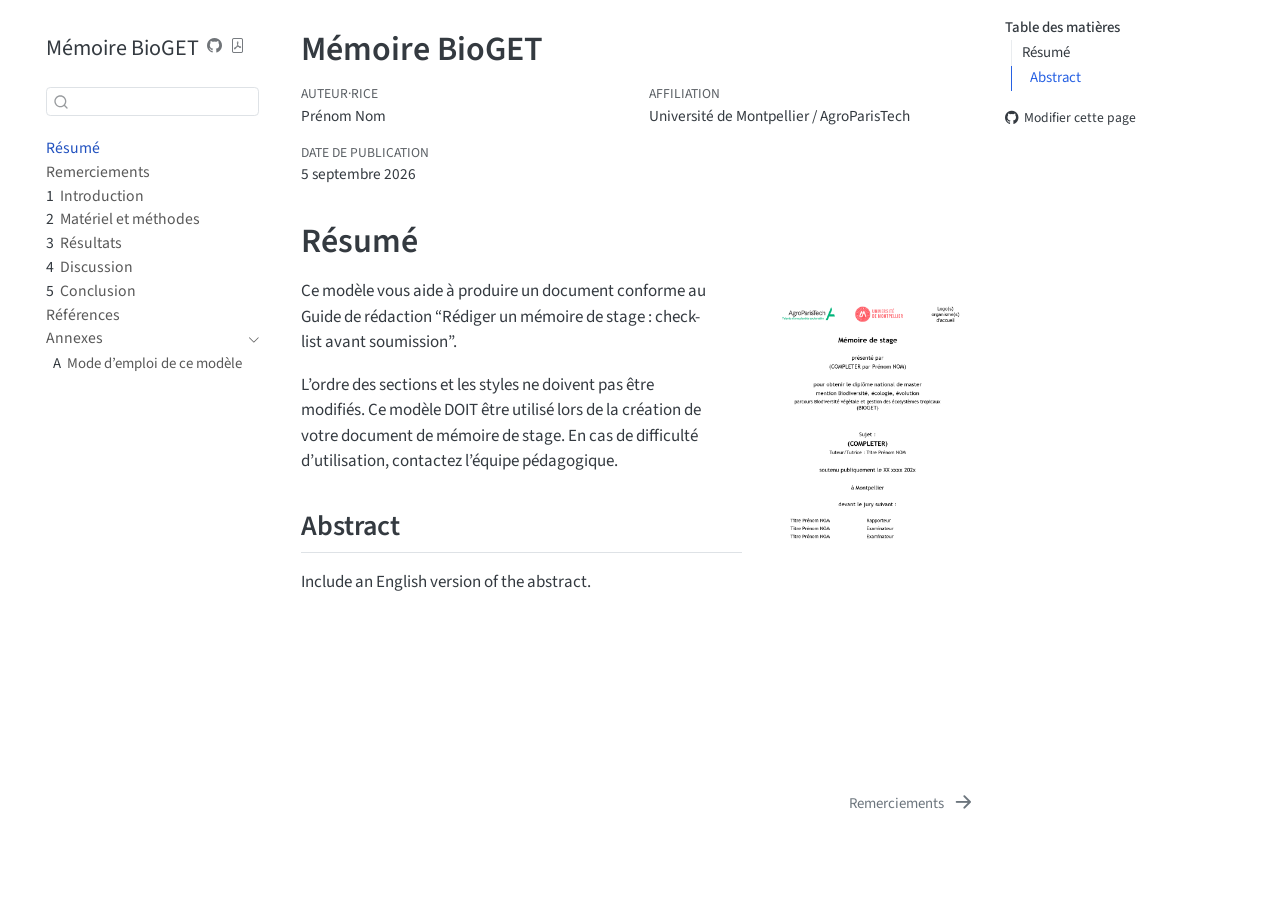
==== commit be171a9a: "Built site for gh-pages" ====
--- a/index.html
+++ b/index.html
@@ -229,7 +229,7 @@
     <div>
     <div class="quarto-title-meta-heading">Date de publication</div>
     <div class="quarto-title-meta-contents">
-      <p class="date">4 septembre 2026</p>
+      <p class="date">5 septembre 2026</p>
     </div>
   </div>
   
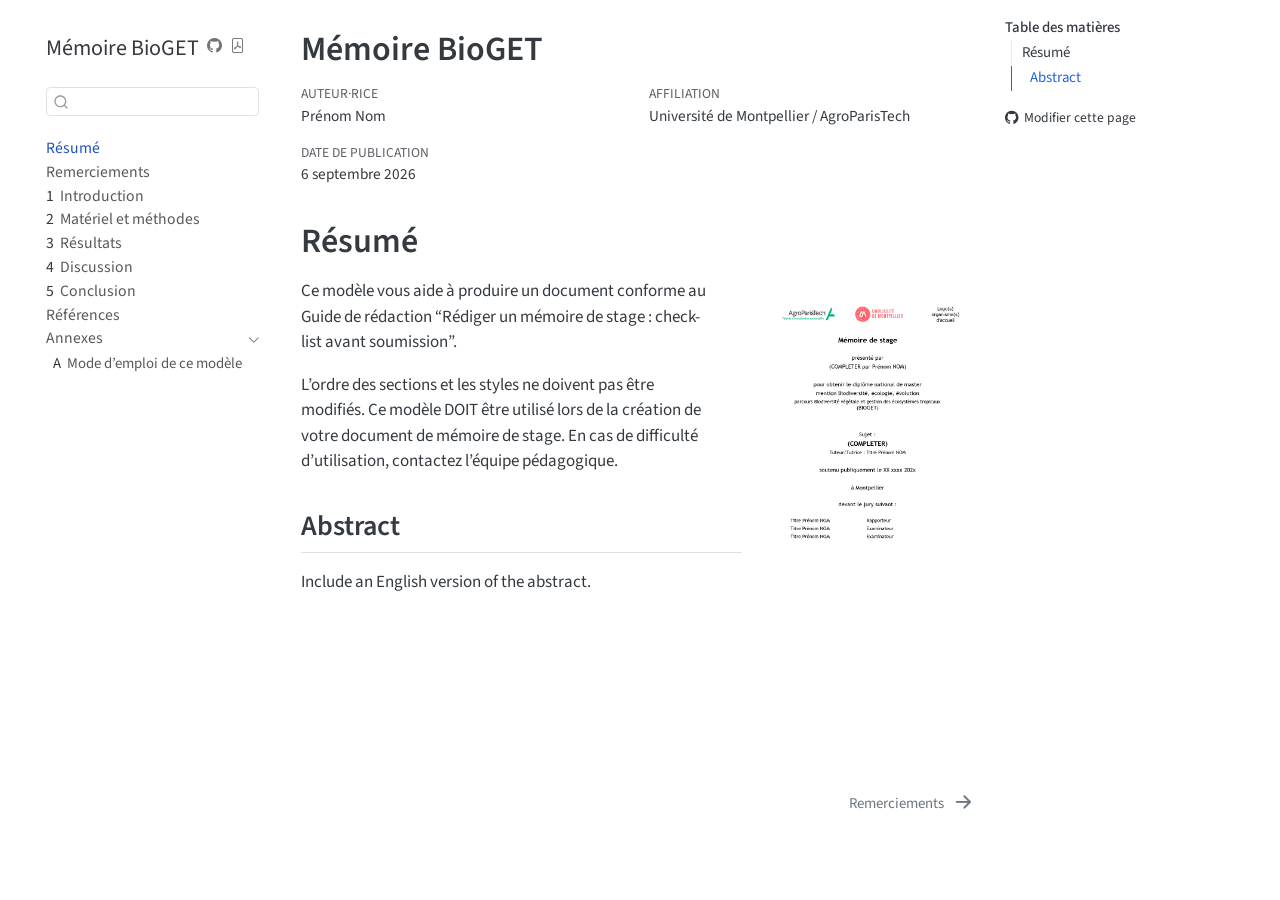
==== commit 1ce61cee: "Built site for gh-pages" ====
--- a/index.html
+++ b/index.html
@@ -229,7 +229,7 @@
     <div>
     <div class="quarto-title-meta-heading">Date de publication</div>
     <div class="quarto-title-meta-contents">
-      <p class="date">5 septembre 2026</p>
+      <p class="date">6 septembre 2026</p>
     </div>
   </div>
   
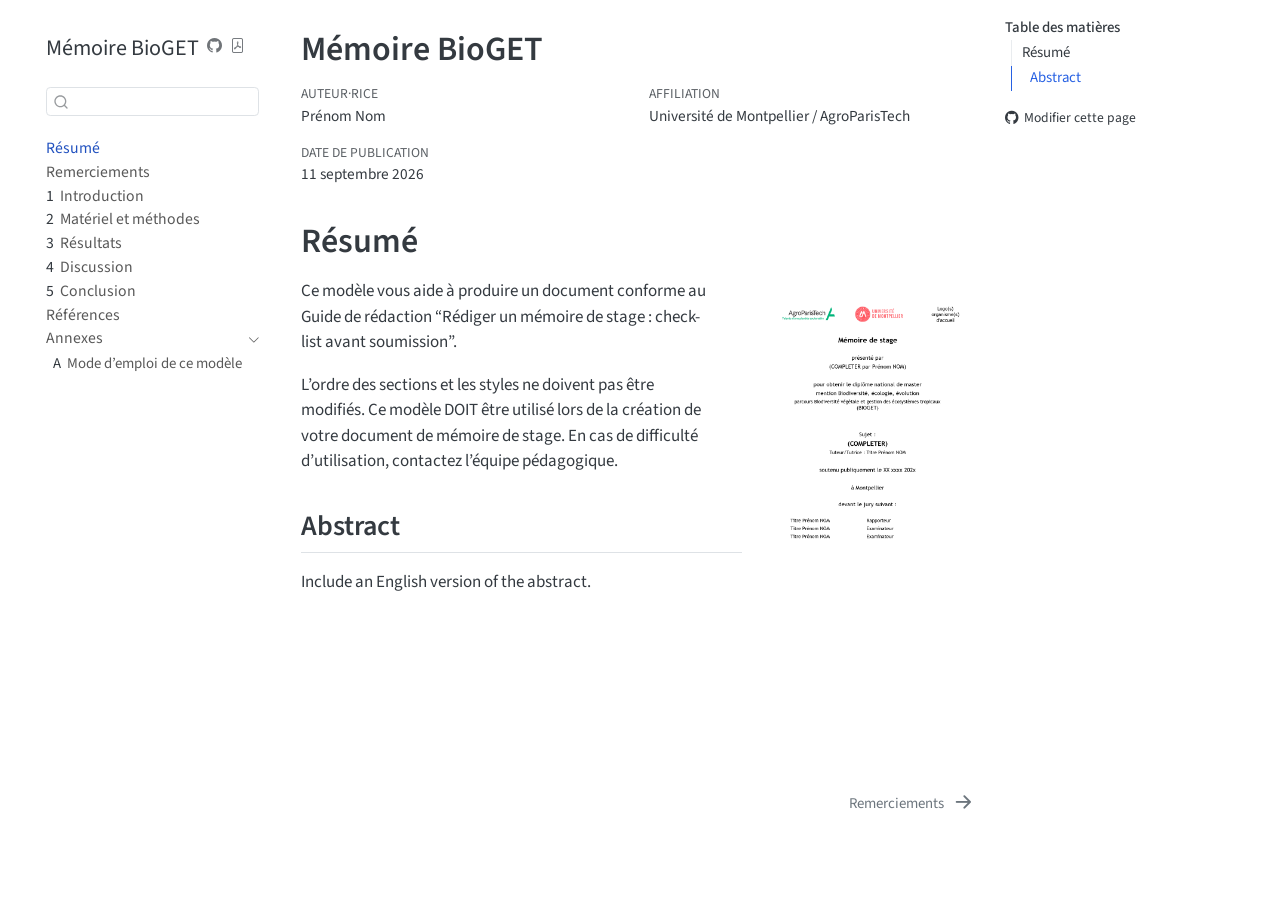
==== commit b68a8819: "Built site for gh-pages" ====
--- a/index.html
+++ b/index.html
@@ -229,7 +229,7 @@
     <div>
     <div class="quarto-title-meta-heading">Date de publication</div>
     <div class="quarto-title-meta-contents">
-      <p class="date">6 septembre 2026</p>
+      <p class="date">11 septembre 2026</p>
     </div>
   </div>
   
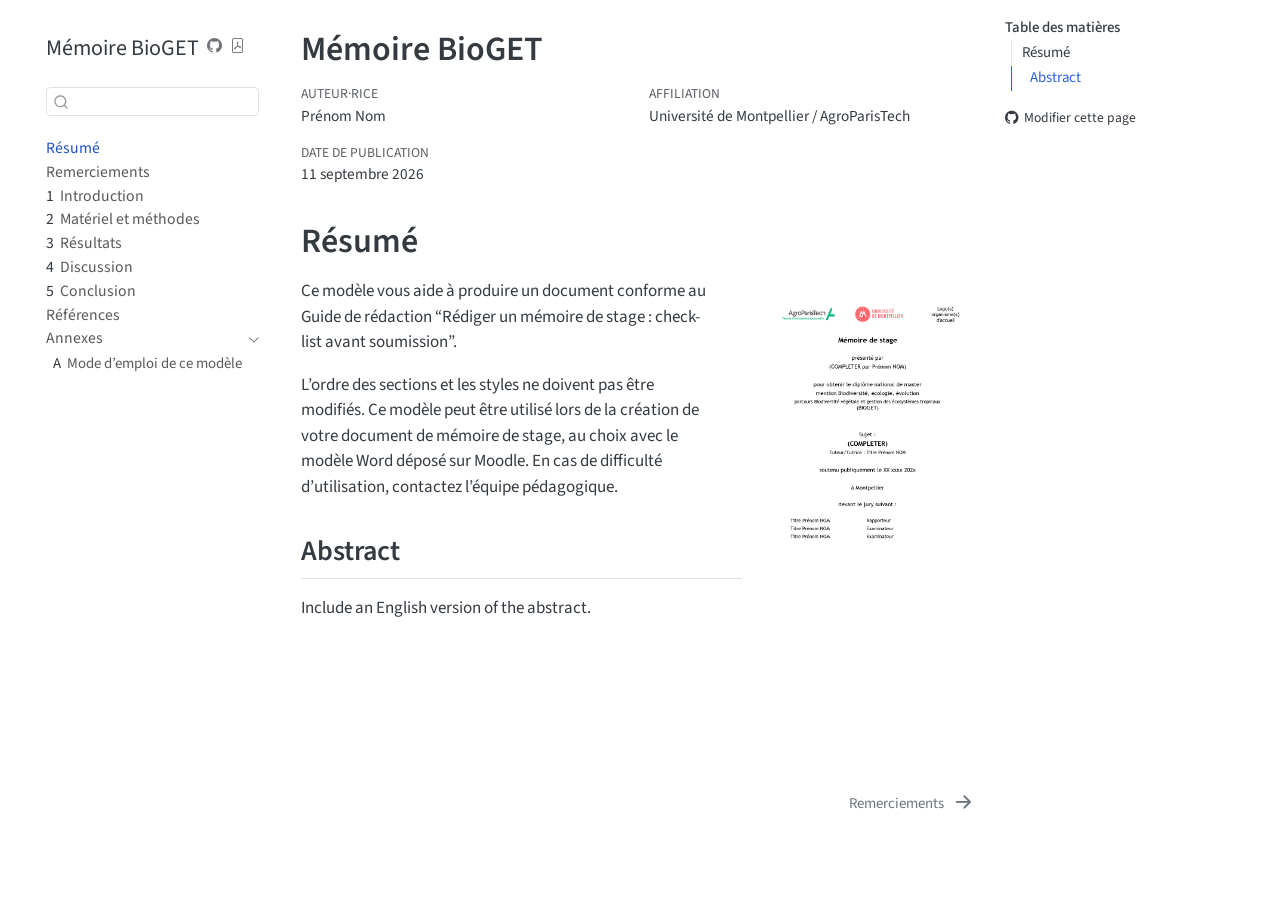
==== commit 8e6afe90: "Built site for gh-pages" ====
--- a/index.html
+++ b/index.html
@@ -245,7 +245,7 @@
 <section id="résumé" class="level1 unnumbered">
 <h1 class="unnumbered">Résumé</h1><p><img src="couverture/couverture.png" title="Mémoire BioGET" class="quarto-cover-image nolightbox img-fluid" alt="Mémoire de stage, master BioGET "></p>
 <p>Ce modèle vous aide à produire un document conforme au Guide de rédaction “Rédiger un mémoire de stage&nbsp;: check-list avant soumission”.</p>
-<p>L’ordre des sections et les styles ne doivent pas être modifiés. Ce modèle DOIT être utilisé lors de la création de votre document de mémoire de stage. En cas de difficulté d’utilisation, contactez l’équipe pédagogique.</p>
+<p>L’ordre des sections et les styles ne doivent pas être modifiés. Ce modèle peut être utilisé lors de la création de votre document de mémoire de stage, au choix avec le modèle Word déposé sur Moodle. En cas de difficulté d’utilisation, contactez l’équipe pédagogique.</p>
 <section id="abstract" class="level2 unnumbered" lang="en-GB">
 <h2 class="unnumbered anchored" data-anchor-id="abstract">Abstract</h2>
 <p>Include an English version of the abstract.</p>
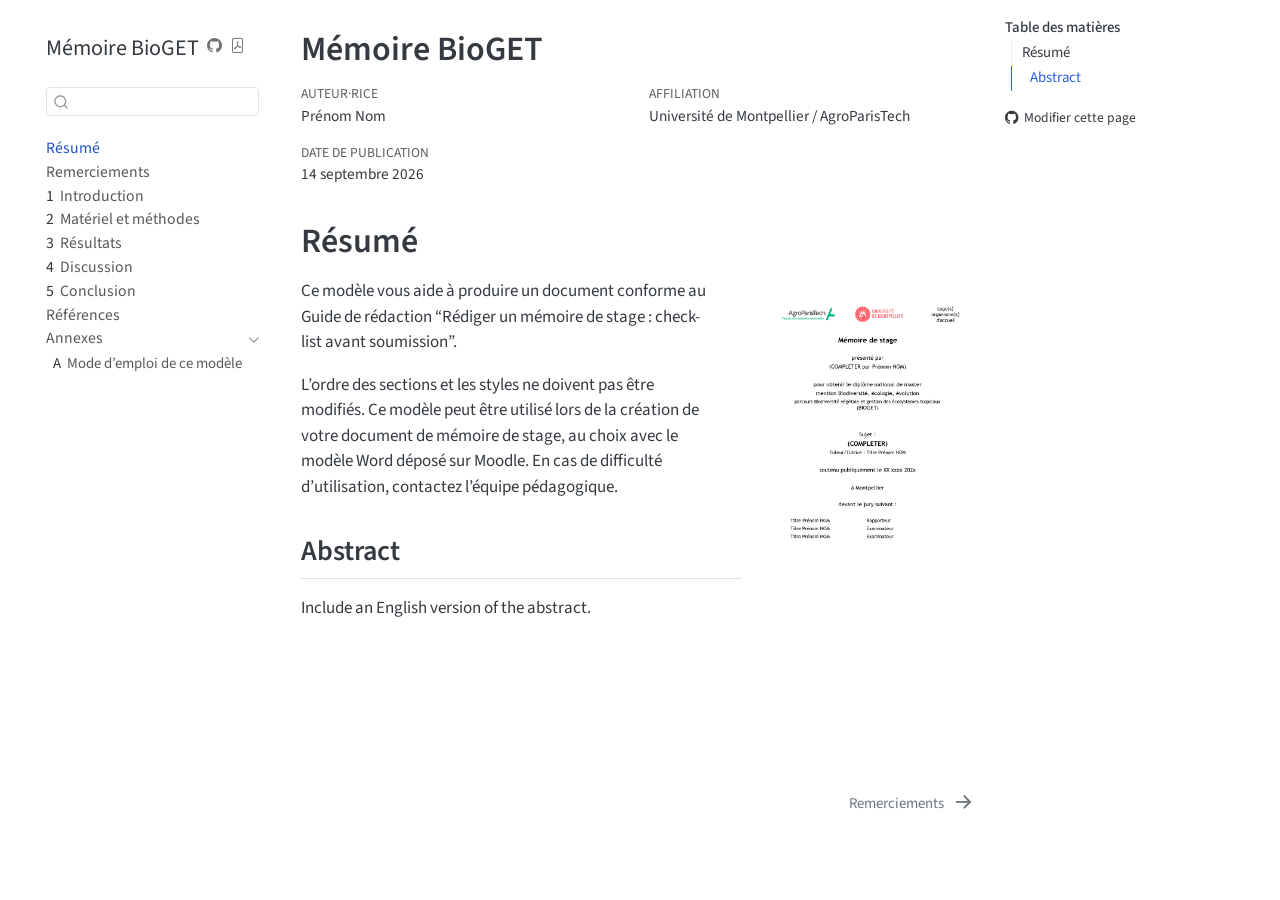
==== commit 19846a3b: "Built site for gh-pages" ====
--- a/index.html
+++ b/index.html
@@ -229,7 +229,7 @@
     <div>
     <div class="quarto-title-meta-heading">Date de publication</div>
     <div class="quarto-title-meta-contents">
-      <p class="date">11 septembre 2026</p>
+      <p class="date">14 septembre 2026</p>
     </div>
   </div>
   
